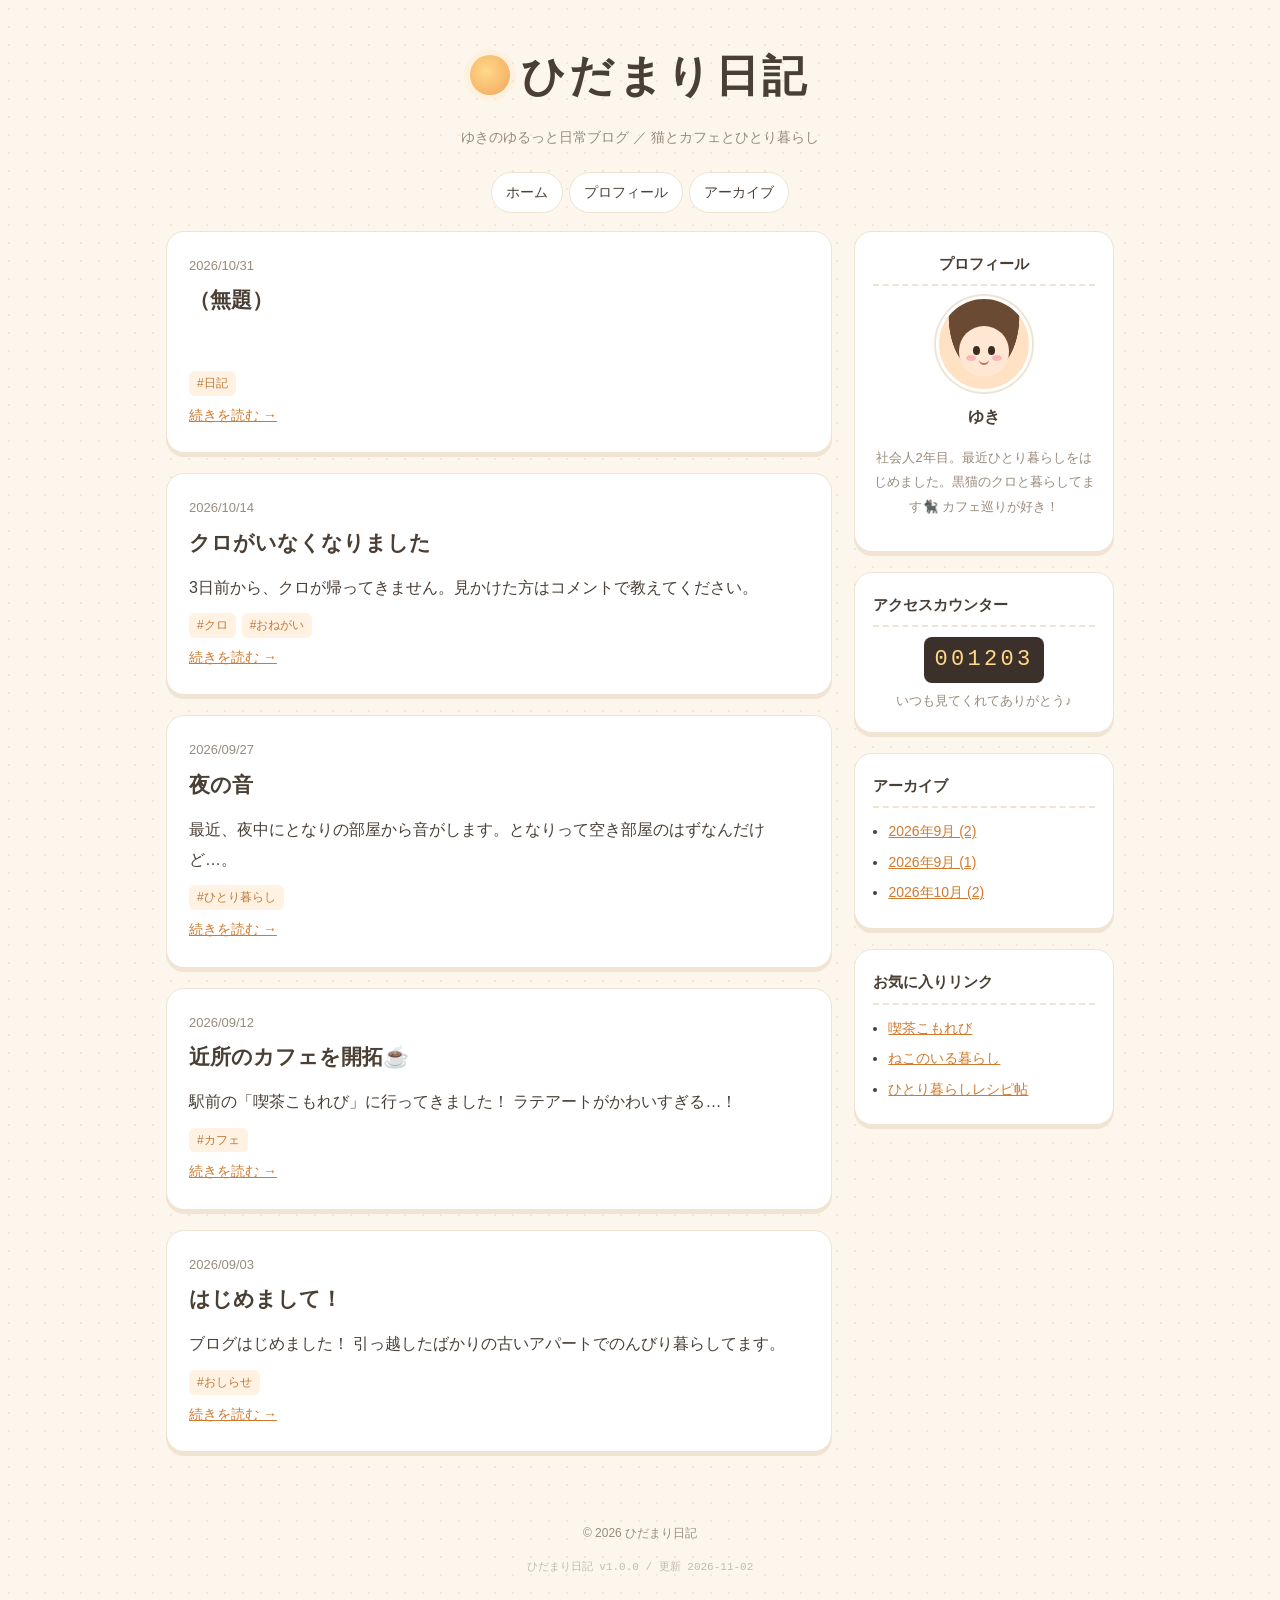
==== index.html @ 3a27cf41 "ホラーゲーム「DarkWebDark」初版 v1.0.0 を追加 平和な個人ブログが徐々に不気味になり、裏サイト（全5層）へ リダイレクトされるネットサーフィン型ホラー。効果音はWebAudioで合成" ====
<!DOCTYPE html>
<html lang="ja">
<head>
<meta charset="UTF-8">
<meta name="viewport" content="width=device-width, initial-scale=1, viewport-fit=cover">
<title>ひだまり日記</title>
<meta name="description" content="ゆきのゆるっと日常ブログ。猫とカフェとひとり暮らし。">
<link rel="stylesheet" href="assets/blog.css">
</head>
<body>
<header class="site-header">
  <h1 class="site-title"><a href="index.html"><span class="sun"></span><span id="siteName">ひだまり日記</span></a></h1>
  <p class="site-desc" id="siteDesc">ゆきのゆるっと日常ブログ ／ 猫とカフェとひとり暮らし</p>
</header>
<nav class="nav">
  <a href="index.html">ホーム</a>
  <a href="#profile">プロフィール</a>
  <a href="#archive">アーカイブ</a>
</nav>

<div class="wrap">
  <main id="posts"></main>

  <aside class="side">
    <div class="card profile" id="profile">
      <h3>プロフィール</h3>
      <div class="avatar" id="avatar"><div class="hair"></div><div class="face"></div><div class="eye l"></div><div class="eye r"></div><div class="cheek l"></div><div class="cheek r"></div><div class="mouth"></div></div>
      <b>ゆき</b>
      <p class="small" id="profText">社会人2年目。最近ひとり暮らしをはじめました。黒猫のクロと暮らしてます🐈‍⬛ カフェ巡りが好き！</p>
    </div>
    <div class="card">
      <h3>アクセスカウンター</h3>
      <div style="text-align:center"><span class="counter" id="counter">001203</span>
      <p class="small" id="counterNote" style="margin:6px 0 0">いつも見てくれてありがとう♪</p></div>
    </div>
    <div class="card" id="archive">
      <h3>アーカイブ</h3>
      <ul id="archiveList">
        <li><a href="blog/1.html">2026年9月 (2)</a></li>
        <li><a href="blog/3.html">2026年9月 (1)</a></li>
        <li><a href="blog/4.html">2026年10月 (2)</a></li>
      </ul>
    </div>
    <div class="card">
      <h3>お気に入りリンク</h3>
      <ul id="links">
        <li><a href="javascript:void(0)" class="dead">喫茶こもれび</a></li>
        <li><a href="javascript:void(0)" class="dead">ねこのいる暮らし</a></li>
        <li><a href="javascript:void(0)" class="dead">ひとり暮らしレシピ帖</a></li>
      </ul>
    </div>
  </aside>
</div>

<footer class="site-footer">
  © 2026 ひだまり日記
  <div data-dwd-ver="ひだまり日記"></div>
</footer>

<script src="assets/dwd.js"></script>
<script src="assets/blog.js"></script>
<script>
(function () {
  'use strict';
  var read = DWD.get('read') || 0;
  var escaped = DWD.get('escaped');
  var cleared = DWD.get('cleared');

  var POSTS = [
    { n: 5, date: '2026/10/31', title: '（無題）', ex: '　', tags: ['日記'] },
    { n: 4, date: '2026/10/14', title: 'クロがいなくなりました', ex: '3日前から、クロが帰ってきません。見かけた方はコメントで教えてください。', tags: ['クロ', 'おねがい'] },
    { n: 3, date: '2026/09/27', title: '夜の音', ex: '最近、夜中にとなりの部屋から音がします。となりって空き部屋のはずなんだけど…。', tags: ['ひとり暮らし'] },
    { n: 2, date: '2026/09/12', title: '近所のカフェを開拓☕', ex: '駅前の「喫茶こもれび」に行ってきました！ ラテアートがかわいすぎる…！', tags: ['カフェ'] },
    { n: 1, date: '2026/09/03', title: 'はじめまして！', ex: 'ブログはじめました！ 引っ越したばかりの古いアパートでのんびり暮らしてます。', tags: ['おしらせ'] }
  ];

  var main = document.getElementById('posts');

  function render(list) {
    main.innerHTML = '';
    list.forEach(function (p) {
      var a = document.createElement('article');
      a.className = 'card';
      a.innerHTML =
        '<div class="post-date"></div><h2 class="post-title"><a></a></h2>' +
        '<p class="post-excerpt"></p><div class="tags"></div><a class="readmore">続きを読む →</a>';
      a.querySelector('.post-date').textContent = p.date;
      var t = a.querySelector('.post-title a');
      t.textContent = p.title;
      t.href = p.href || 'blog/' + p.n + '.html';
      a.querySelector('.readmore').href = t.href;
      a.querySelector('.post-excerpt').textContent = p.ex;
      p.tags.forEach(function (tg) {
        var s = document.createElement('span');
        s.className = 'tag';
        s.textContent = '#' + tg;
        a.querySelector('.tags').appendChild(s);
      });
      main.appendChild(a);
    });
  }

  // お気に入りリンクは開かない（リンク切れ）
  DWD.$$('.dead').forEach(function (a) {
    a.addEventListener('click', function (e) {
      e.preventDefault();
      a.textContent = 'このページは存在しません';
    });
  });

  /* -------- 1周クリア後 -------- */
  if (cleared) {
    document.body.classList.add('blood');
    document.getElementById('avatar').classList.add('creepy');
    document.getElementById('siteName').textContent = 'ひだまり日記';
    document.getElementById('siteDesc').textContent = 'あなたも　ここで　くらしませんか';
    document.getElementById('counter').textContent = '000002';
    document.getElementById('counterNote').textContent = 'ゆき と ' + (DWD.get('name') || 'あなた');
    render(POSTS.map(function (p) {
      return { n: p.n, date: p.date, title: 'みつけた', ex: 'みつけた　みつけた　みつけた', tags: ['203'], href: 'end.html' };
    }));
    var box = document.createElement('div');
    box.className = 'card';
    box.innerHTML = '<p>もう一度、はじめから遊びますか？（セーブデータが消えます）</p><button type="button" id="resetBtn" style="font:inherit;padding:10px 20px;border-radius:10px;border:0;background:#a00;color:#fff;cursor:pointer">さいしょから</button>';
    main.insertBefore(box, main.firstChild);
    document.getElementById('resetBtn').addEventListener('click', function () {
      DWD.reset();
      location.href = 'index.html';
    });
    return;
  }

  /* -------- 脱出後（エンディング演出） -------- */
  if (escaped) {
    render([{ n: 6, date: '2026/11/02', title: 'ただいま！ クロも帰ってきました🐈‍⬛', ex: 'ずっと更新できなくてごめんなさい！ もう大丈夫です。全部、夢だったみたい。', tags: ['おしらせ', 'クロ'], href: '#' }].concat(POSTS.slice(1)));
    document.getElementById('counterNote').textContent = 'おかえりなさい♪';
    var toast = document.createElement('div');
    toast.className = 'toast';
    toast.innerHTML = '🎉 <b>脱出成功！</b> 表の世界に戻ってきました。<br><span class="small">おつかれさまでした。</span>';
    document.body.appendChild(toast);
    setTimeout(function () { DWD.sfx.chime(); }, 300);

    var started = false;
    function finale() {
      if (started) return;
      started = true;
      toast.remove();
      var name = DWD.get('name') || 'あなた';
      var titles = DWD.$$('.post-title a, .post-excerpt, .site-desc, #siteName, .small, .tag, .readmore, .side li a, .side h3');
      var hb = 0;
      // 心音がだんだん早くなる
      DWD.sfx.heartbeat(4, 0.85);
      setTimeout(function () { document.getElementById('avatar').classList.add('creepy'); DWD.sfx.blip(); }, 1400);
      setTimeout(function () { document.body.classList.add('stage-5'); DWD.sfx.whisper(2); }, 2400);
      setTimeout(function () {
        DWD.sfx.heartbeat(6, 0.45);
        var iv = setInterval(function () {
          hb++;
          titles.forEach(function (el) {
            el.textContent = DWD.corrupt(el.getAttribute('data-o') || (el.setAttribute('data-o', el.textContent), el.textContent), Math.min(1, hb * 0.12));
          });
          if (hb % 3 === 0) DWD.sfx.blip();
          if (hb > 9) {
            clearInterval(iv);
            document.body.classList.add('blood');
            document.body.classList.remove('stage-5');
            DWD.$$('.post-title a').forEach(function (el) { el.textContent = 'みつけた'; });
            DWD.$$('.post-excerpt').forEach(function (el) { el.textContent = 'クロは　かえってきた。　ゆきは　もう　いない。　つぎは　' + name + '。'; });
            document.getElementById('siteName').textContent = 'DarkWebDark';
            document.getElementById('counter').textContent = '000203';
            document.getElementById('counterNote').textContent = name + '　の　へや';
            DWD.sfx.stinger();
            document.body.classList.add('dwd-shake');
            setTimeout(function () {
              document.body.classList.remove('dwd-shake');
              DWD.scare({ type: 'face', dur: 1900 }).then(function () {
                return DWD.scare({ type: 'text', text: 'にがさない', dur: 1200 });
              }).then(function () {
                DWD.set('cleared', true);
                DWD.go('end.html', 600);
              });
            }, 1600);
          }
        }, 220);
      }, 4200);
    }
    // どこかを押すか、しばらく待つと始まる
    document.addEventListener('click', function (e) {
      var a = e.target.closest('a');
      if (a) e.preventDefault();
      finale();
    }, true);
    setTimeout(finale, 9000);
    return;
  }

  /* -------- 通常（だんだん不気味に） -------- */
  render(POSTS);
  if (read >= 3) document.body.classList.add('stage-3');
  if (read >= 4) document.body.classList.add('stage-4');
  if (read >= 5) document.body.classList.add('stage-5');

  var counter = document.getElementById('counter');
  if (read >= 2) counter.textContent = '00' + (1203 + read * 37);
  if (read >= 3) {
    counter.textContent = '000203';
    document.getElementById('counterNote').textContent = 'いつも　見てるよ♪';
  }
  if (read >= 4) {
    counter.textContent = '000001';
    document.getElementById('counterNote').textContent = 'あなたが　はじめての　ひと';
    document.getElementById('avatar').classList.add('creepy');
    document.getElementById('profText').innerHTML = '社会人2年目。最近ひとり暮らしをはじめました。<s>黒猫のクロと暮らしてます</s> <span class="redtext">となりの人と　くらしてます</span>';
    var li = document.createElement('li');
    li.innerHTML = '<a href="dwd/index.html" class="faint" style="color:#ece4d8">となりのへや</a>';
    document.getElementById('links').appendChild(li);
  }
  if (read >= 4) {
    // 時々タイトルが一瞬化ける
    setInterval(function () {
      if (Math.random() < 0.5) DWD.glitchText(document.getElementById('siteName'), 300, 0.6);
    }, 6000);
  }
  // 無題の記事は、前の記事を読むまではただの空白
  if (read < 4) {
    var first = main.querySelector('.post-excerpt');
    if (first) first.textContent = '　';
  } else {
    var f2 = main.querySelector('.post-excerpt');
    if (f2) f2.innerHTML = '<span class="redtext">だれか　みてますか</span>';
  }
})();
</script>
</body>
</html>
---- assets/blog.css ----
/* ひだまり日記（表のブログ）のスタイル */
:root {
  --bg: #fdf6ec;
  --paper: #ffffff;
  --ink: #4a3f35;
  --sub: #9a8b7c;
  --accent: #f2a65a;
  --accent2: #8cc0a8;
  --line: #efe3d3;
  --pink: #f6c1c1;
}
* { box-sizing: border-box; }
html { -webkit-text-size-adjust: 100%; }
body {
  margin: 0;
  background: var(--bg);
  background-image: radial-gradient(#f3e6d4 1.2px, transparent 1.2px);
  background-size: 18px 18px;
  color: var(--ink);
  font-family: "Hiragino Maru Gothic ProN", "M PLUS Rounded 1c", "Yu Gothic", "Meiryo", sans-serif;
  line-height: 1.9;
  overflow-x: hidden;
  transition: background-color 2s, color 2s, filter 2s;
}
a { color: #d07a2e; }
img { max-width: 100%; }

.site-header {
  text-align: center;
  padding: 34px 16px 22px;
  position: relative;
}
.site-title {
  margin: 0;
  font-size: clamp(28px, 7vw, 44px);
  letter-spacing: .08em;
  color: var(--ink);
}
.site-title a { color: inherit; text-decoration: none; }
.site-title .sun {
  display: inline-block;
  width: .9em; height: .9em;
  border-radius: 50%;
  background: radial-gradient(circle at 40% 40%, #ffd88a, var(--accent));
  box-shadow: 0 0 0 6px #ffe6c255;
  vertical-align: -0.08em;
  margin-right: .25em;
}
.site-desc { color: var(--sub); font-size: 14px; margin: 6px 0 0; }

.nav {
  display: flex; justify-content: center; gap: 6px; flex-wrap: wrap;
  padding: 0 12px 18px;
}
.nav a {
  text-decoration: none; color: var(--ink); font-size: 14px;
  padding: 6px 14px; border-radius: 999px; background: var(--paper);
  border: 1px solid var(--line);
}

.wrap {
  max-width: 980px; margin: 0 auto; padding: 0 16px 40px;
  display: grid; grid-template-columns: 1fr 260px; gap: 22px;
}
@media (max-width: 760px) {
  .wrap { grid-template-columns: 1fr; }
}

.card {
  background: var(--paper);
  border-radius: 18px;
  padding: 22px 22px;
  border: 1px solid var(--line);
  box-shadow: 0 4px 0 #f1e4d2;
  margin-bottom: 20px;
}
@media (max-width: 480px) { .card { padding: 18px 16px; } }

.post-date { color: var(--sub); font-size: 13px; }
.post-title { margin: 2px 0 10px; font-size: 21px; }
.post-title a { color: var(--ink); text-decoration: none; }
.post-title a:hover { color: #d07a2e; }
.post-excerpt { margin: 0 0 10px; }
.tags { display: flex; gap: 6px; flex-wrap: wrap; }
.tag { font-size: 12px; background: #fff2e2; color: #c07a3a; border-radius: 6px; padding: 1px 8px; }
.readmore { display: inline-block; margin-top: 6px; font-size: 14px; }

.side .card { padding: 18px; }
.side h3 { margin: 0 0 10px; font-size: 15px; border-bottom: 2px dashed var(--line); padding-bottom: 6px; }
.profile { text-align: center; }
.avatar {
  width: 96px; height: 96px; margin: 4px auto 10px; border-radius: 50%;
  background: #ffe1c4; position: relative; overflow: hidden;
  border: 3px solid #fff; box-shadow: 0 0 0 2px var(--line);
}
/* CSSで描いたアバター（女の子） */
.avatar .hair { position: absolute; inset: 0; background: radial-gradient(ellipse at 50% 20%, #6b4a33 55%, transparent 56%); }
.avatar .face { position: absolute; left: 22%; top: 30%; width: 56%; height: 56%; border-radius: 50%; background: #ffe7d4; }
.avatar .eye { position: absolute; top: 52%; width: 7px; height: 9px; border-radius: 50%; background: #3b2b20; transition: all .4s; }
.avatar .eye.l { left: 38%; } .avatar .eye.r { right: 38%; }
.avatar .cheek { position: absolute; top: 62%; width: 10px; height: 6px; border-radius: 50%; background: #f9b7b7; }
.avatar .cheek.l { left: 30%; } .avatar .cheek.r { right: 30%; }
.avatar .mouth { position: absolute; left: 50%; top: 68%; width: 10px; height: 5px; margin-left: -5px; border-bottom: 2px solid #c06b5a; border-radius: 0 0 10px 10px; transition: all .4s; }
.avatar.creepy .eye { background: #000; width: 11px; height: 14px; box-shadow: 0 0 6px #000; }
.avatar.creepy .mouth { height: 14px; width: 8px; margin-left: -4px; border: 0; border-radius: 50%; background: #2a0000; }
.avatar.creepy .cheek { background: #7a1010; }

.counter {
  font-family: "Courier New", monospace; font-size: 22px; letter-spacing: .15em;
  background: #3b302a; color: #ffd88a; border-radius: 8px; display: inline-block; padding: 2px 10px;
}
.side ul { margin: 0; padding-left: 1.1em; font-size: 14px; }
.side li { margin: 4px 0; }

.site-footer { text-align: center; color: var(--sub); font-size: 12px; padding: 10px 16px 30px; }

/* 記事ページ */
.article { max-width: 720px; margin: 0 auto; padding: 0 16px 40px; }
.article .card { padding: 26px 26px; }
@media (max-width: 480px) { .article .card { padding: 20px 16px; } }
.article h2 { margin: 4px 0 18px; font-size: 24px; line-height: 1.5; }
.article p { margin: 0 0 1.2em; }
.photo {
  border-radius: 14px; overflow: hidden; margin: 6px 0 18px; aspect-ratio: 4 / 3;
  position: relative; background: #eee; max-height: 420px; width: 100%;
}
.photo canvas { width: 100%; height: 100%; display: block; }
.photo .cap { position: absolute; bottom: 8px; right: 10px; font-size: 12px; color: #fff; text-shadow: 0 1px 2px #0008; }
.pager { display: flex; justify-content: space-between; gap: 10px; margin-top: 10px; font-size: 14px; flex-wrap: wrap; }
.pager a { text-decoration: none; background: var(--paper); border: 1px solid var(--line); padding: 8px 14px; border-radius: 10px; }

.comments h3 { font-size: 16px; margin: 0 0 12px; }
.comment { border-top: 1px dashed var(--line); padding: 10px 0; font-size: 14px; }
.comment .who { font-weight: bold; }
.comment .when { color: var(--sub); font-size: 12px; margin-left: 6px; }
.comment.odd .who { color: #8a0000; }
.comment form, .comment-form { display: flex; gap: 8px; flex-wrap: wrap; margin-top: 10px; }
.comment-form input, .comment-form textarea {
  flex: 1 1 160px; font: inherit; font-size: 16px; padding: 8px 10px;
  border-radius: 10px; border: 1px solid var(--line); background: #fffdf9; color: var(--ink);
}
.comment-form button {
  font: inherit; font-size: 15px; padding: 8px 16px; border-radius: 10px; border: 0;
  background: var(--accent); color: #fff; cursor: pointer;
}

.faint { color: #fbf3e8; }
.faint::selection { background: #300; color: #f33; }
.small { font-size: 13px; color: var(--sub); }

/* 不気味化ステージ */
body.stage-3 { --bg: #f6efe4; }
body.stage-4 { --bg: #ece4d8; filter: saturate(.75); }
body.stage-5 { --bg: #ddd3c6; filter: saturate(.5) contrast(1.05); }
body.blood {
  --bg: #1a0505; --paper: #250808; --ink: #e8d8d8; --sub: #a05050; --line: #4a1010;
  background-image: none;
}
body.blood .card { box-shadow: 0 4px 0 #400; }
body.blood a { color: #ff4040; }
body.blood .counter { background: #000; color: #f22; }
body.blood .tag { background: #3a0a0a; color: #f55; }
body.blood .nav a, body.blood .pager a { background: var(--paper); color: #f55; }

.hidden { display: none !important; }

.toast {
  position: fixed; left: 50%; bottom: 22px; transform: translateX(-50%);
  background: #fff; border: 2px solid var(--accent); color: var(--ink);
  border-radius: 14px; padding: 12px 18px; z-index: 50; box-shadow: 0 6px 20px #0002;
  font-size: 15px; max-width: calc(100% - 32px); text-align: center;
  animation: toastIn .5s ease;
}
@keyframes toastIn { from { opacity: 0; transform: translate(-50%, 20px); } }

.redtext { color: #b00000; }
.shiver { display: inline-block; animation: shiver .15s linear infinite; }
@keyframes shiver { 0% { transform: translate(0) } 50% { transform: translate(1px, -1px) } 100% { transform: translate(-1px, 1px) } }
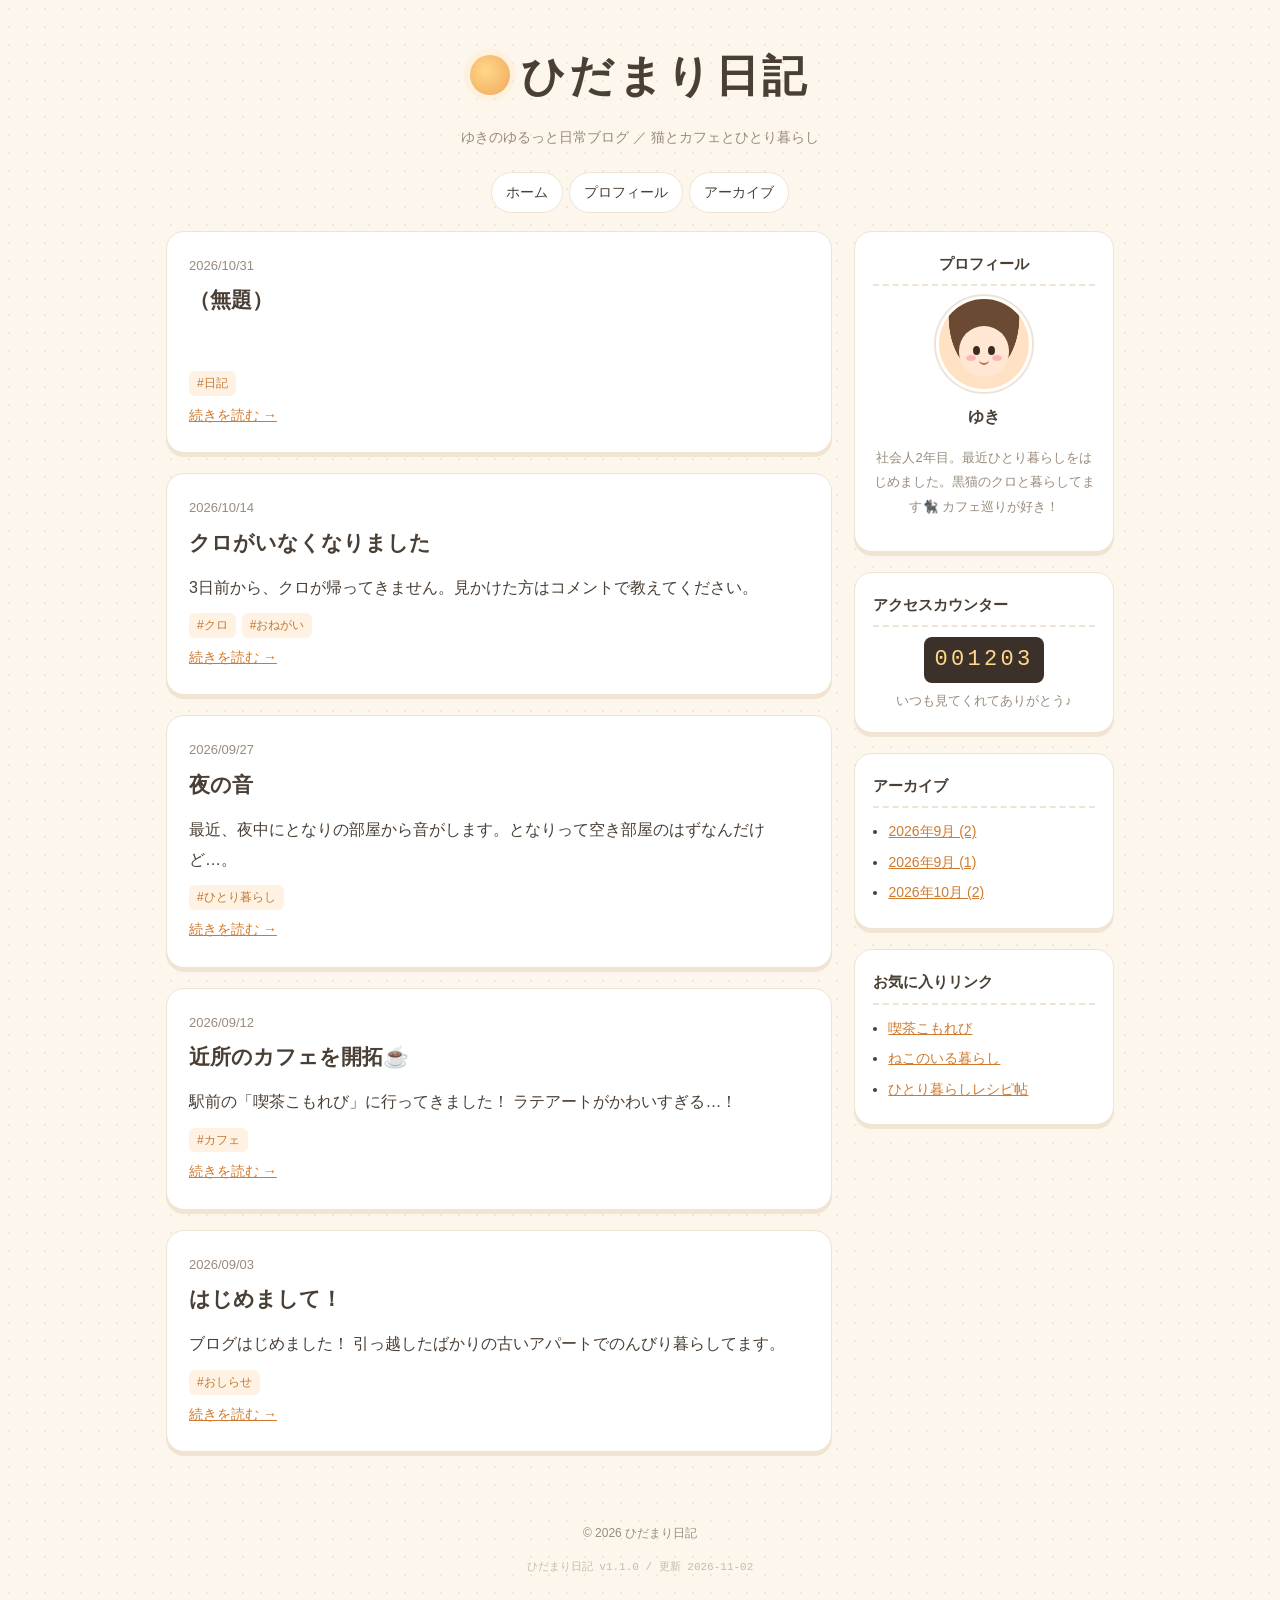
==== commit 1c60ae54: "RTAモードとオンラインランキングを追加（v1.1.0） 1回クリアするとブログにRTAモードが解放される。全ページにタイマーを 表示し、最深部の脱出でタイム確定。ランキングはArtifactの共有D" ====
--- a/index.html
+++ b/index.html
@@ -76,6 +76,139 @@
 
   var main = document.getElementById('posts');
 
+  /* -------- RTAモード＋オンラインランキング（1回クリアで解放） -------- */
+  function rtaCard() {
+    var box = document.createElement('section');
+    box.className = 'card rta-card';
+    box.id = 'rank';
+    var best = DWD.get('rtaBest');
+    var pending = DWD.get('rtaPending');
+    box.innerHTML =
+      '<h3 class="rta-h">RTAモード</h3>' +
+      '<p class="small" style="margin:0 0 10px">ブログ1記事目から脱出まで、どれだけ速くクリアできるか。タイマーは「RTA開始」を押した瞬間から、最深部の「そとへ」を押すまで計測されます。</p>' +
+      '<div class="rta-row"><button type="button" class="rta-btn" id="rtaStart">RTA開始</button>' +
+      '<span class="small">自己ベスト <b class="rta-num" id="rtaBest">' + (best ? DWD.fmt(best) : '--:--.--') + '</b></span></div>' +
+      '<form id="rtaForm" class="rta-form" hidden>' +
+      '<p style="margin:0 0 6px">登録できるタイム：<b class="rta-num" id="rtaPend"></b></p>' +
+      '<div class="comment-form" style="margin:0"><input id="rtaName" maxlength="12" placeholder="ランキングに出す名前" autocomplete="nickname"><button id="rtaSend">登録</button></div>' +
+      '</form>' +
+      '<p class="small" id="rtaMsg" style="margin:8px 0 0;min-height:1.4em"></p>' +
+      '<h3 class="rta-h" style="margin-top:14px">オンラインランキング</h3>' +
+      '<ol class="rta-list" id="rtaList"><li class="small">読み込み中…</li></ol>';
+    main.insertBefore(box, main.firstChild);
+
+    document.getElementById('rtaStart').addEventListener('click', function () {
+      DWD.rtaStart();
+      location.href = 'index.html';
+    });
+    if (pending) {
+      document.getElementById('rtaForm').hidden = false;
+      document.getElementById('rtaPend').textContent = DWD.fmt(pending);
+      document.getElementById('rtaName').value = (DWD.get('name') || '').slice(0, 12);
+    }
+    if (location.hash === '#rank') setTimeout(function () { box.scrollIntoView({ block: 'start' }); }, 50);
+    initRanking();
+  }
+
+  function initRanking() {
+    var list = document.getElementById('rtaList');
+    var msg = document.getElementById('rtaMsg');
+    var form = document.getElementById('rtaForm');
+    function offline(text) {
+      list.innerHTML = '';
+      var li = document.createElement('li');
+      li.className = 'small';
+      li.textContent = text;
+      list.appendChild(li);
+      if (!form.hidden) {
+        document.getElementById('rtaSend').disabled = true;
+      }
+    }
+    // claude.ai の公開ページ上でだけ使える共有データベースを使う
+    var tries = 0;
+    (function waitClaude() {
+      if (window.claude && typeof window.claude.use === 'function') return connect();
+      if (++tries > 30) return offline('オンラインランキングは、claude.ai の公開ページで開いたときだけ使えます。');
+      setTimeout(waitClaude, 100);
+    })();
+
+    function connect() {
+      Promise.all([window.claude.use('db'), window.claude.use('user')]).then(function (r) {
+        var db = r[0], user = r[1];
+        if (!db) return offline('ランキングを読み込めませんでした（claude.ai にサインインすると表示されます）。');
+        return (user ? user.id() : Promise.resolve(null)).then(function (uid) {
+          var loading = setTimeout(function () {
+            if (list.querySelector('li.small')) offline('ランキングにまだ接続できません。しばらくしてから開き直してください。');
+          }, 10000);
+          db.collection('rta').orderBy('ms').limit(50).onSnapshot(function (snap) {
+            if (!snap.metadata.fromCache) clearTimeout(loading);
+            list.innerHTML = '';
+            var rank = 0;
+            snap.docs.forEach(function (d) {
+              var v = d.data() || {};
+              if (typeof v.ms !== 'number' || typeof v.name !== 'string') return;
+              rank++;
+              var li = document.createElement('li');
+              if (uid && d.id === uid) li.className = 'me';
+              var n = document.createElement('span');
+              n.className = 'rta-rank';
+              n.textContent = rank + '位';
+              var nm = document.createElement('span');
+              nm.className = 'rta-who';
+              nm.textContent = v.name.slice(0, 12) + (uid && d.id === uid ? '（あなた）' : '');
+              var t = document.createElement('b');
+              t.className = 'rta-num';
+              t.textContent = DWD.fmt(v.ms);
+              li.appendChild(n); li.appendChild(nm); li.appendChild(t);
+              list.appendChild(li);
+            });
+            if (!rank) offline('まだ記録がありません。最初の記録を残そう。');
+          }, function () {
+            clearTimeout(loading);
+            offline('ランキングを読み込めませんでした。');
+          });
+
+          if (!uid) {
+            document.getElementById('rtaSend').disabled = true;
+            if (!form.hidden) msg.textContent = 'ランキングに登録するには claude.ai へのサインインが必要です。';
+            return;
+          }
+          var sending = false;
+          form.addEventListener('submit', function (e) {
+            e.preventDefault();
+            if (sending) return;
+            var ms = DWD.get('rtaPending');
+            var name = document.getElementById('rtaName').value.trim().slice(0, 12);
+            if (!name) { msg.textContent = '名前を入れてください。'; return; }
+            if (typeof ms !== 'number' || ms < 30000 || ms > 3 * 3600000) { msg.textContent = 'このタイムは登録できません。'; return; }
+            sending = true;
+            msg.textContent = '登録中…';
+            var ref = db.doc('rta/' + uid);
+            ref.get().then(function (cur) {
+              var old = cur.exists ? cur.data() : null;
+              if (old && typeof old.ms === 'number' && old.ms <= ms) {
+                msg.textContent = '登録済みのタイム（' + DWD.fmt(old.ms) + '）の方が速いので、そのままにしました。';
+                return;
+              }
+              return ref.set({ name: name, ms: ms, at: new Date().toISOString(), ver: DWD.VERSION }).then(function () {
+                msg.textContent = '登録しました！';
+              });
+            }).then(function () {
+              DWD.set('rtaPending', null);
+              form.hidden = true;
+            }).catch(function (err) {
+              msg.textContent = err && err.code === 'invalid_argument'
+                ? 'この共有設定では登録できません（閲覧のみの権限です）。'
+                : '登録できませんでした。時間をおいてもう一度試してください。';
+            }).then(function () { sending = false; });
+          });
+        });
+      }).catch(function () {
+        offline('ランキングを読み込めませんでした。');
+      });
+    }
+  }
+
   function render(list) {
     main.innerHTML = '';
     list.forEach(function (p) {
@@ -127,6 +260,7 @@
       DWD.reset();
       location.href = 'index.html';
     });
+    rtaCard();
     return;
   }
 
@@ -196,6 +330,7 @@
 
   /* -------- 通常（だんだん不気味に） -------- */
   render(POSTS);
+  if (DWD.get('rtaUnlocked') && !DWD.rtaRunning()) rtaCard();
   if (read >= 3) document.body.classList.add('stage-3');
   if (read >= 4) document.body.classList.add('stage-4');
   if (read >= 5) document.body.classList.add('stage-5');
--- a/assets/blog.css
+++ b/assets/blog.css
@@ -164,6 +164,27 @@
 
 .hidden { display: none !important; }
 
+/* RTAモード・ランキング */
+.rta-card { border-color: #c9a040; }
+.rta-h { margin: 0 0 8px; font-size: 16px; letter-spacing: .08em; }
+.rta-row { display: flex; align-items: center; gap: 14px; flex-wrap: wrap; }
+.rta-btn {
+  font: inherit; font-size: 16px; font-weight: bold; padding: 10px 22px; border-radius: 10px; border: 0;
+  background: #2b2116; color: #ffd36a; cursor: pointer; letter-spacing: .1em;
+}
+.rta-btn:focus-visible, .rta-form button:focus-visible { outline: 3px solid #c9a040; outline-offset: 2px; }
+.rta-num { font-family: "Courier New", monospace; font-variant-numeric: tabular-nums; }
+.rta-form { margin-top: 12px; }
+.rta-form button[disabled] { opacity: .5; cursor: default; }
+.rta-list { margin: 0; padding: 0; list-style: none; font-size: 14px; }
+.rta-list li { display: flex; align-items: baseline; gap: 10px; padding: 5px 0; border-top: 1px dashed var(--line); }
+.rta-list li:first-child { border-top: 0; }
+.rta-list .rta-rank { width: 3.2em; color: var(--sub); flex: none; }
+.rta-list .rta-who { flex: 1; min-width: 0; overflow-wrap: anywhere; }
+.rta-list li.me { font-weight: bold; color: #b07a10; }
+body.blood .rta-card { border-color: #7a5a10; }
+body.blood .rta-list li.me { color: #ffd36a; }
+
 .toast {
   position: fixed; left: 50%; bottom: 22px; transform: translateX(-50%);
   background: #fff; border: 2px solid var(--accent); color: var(--ink);
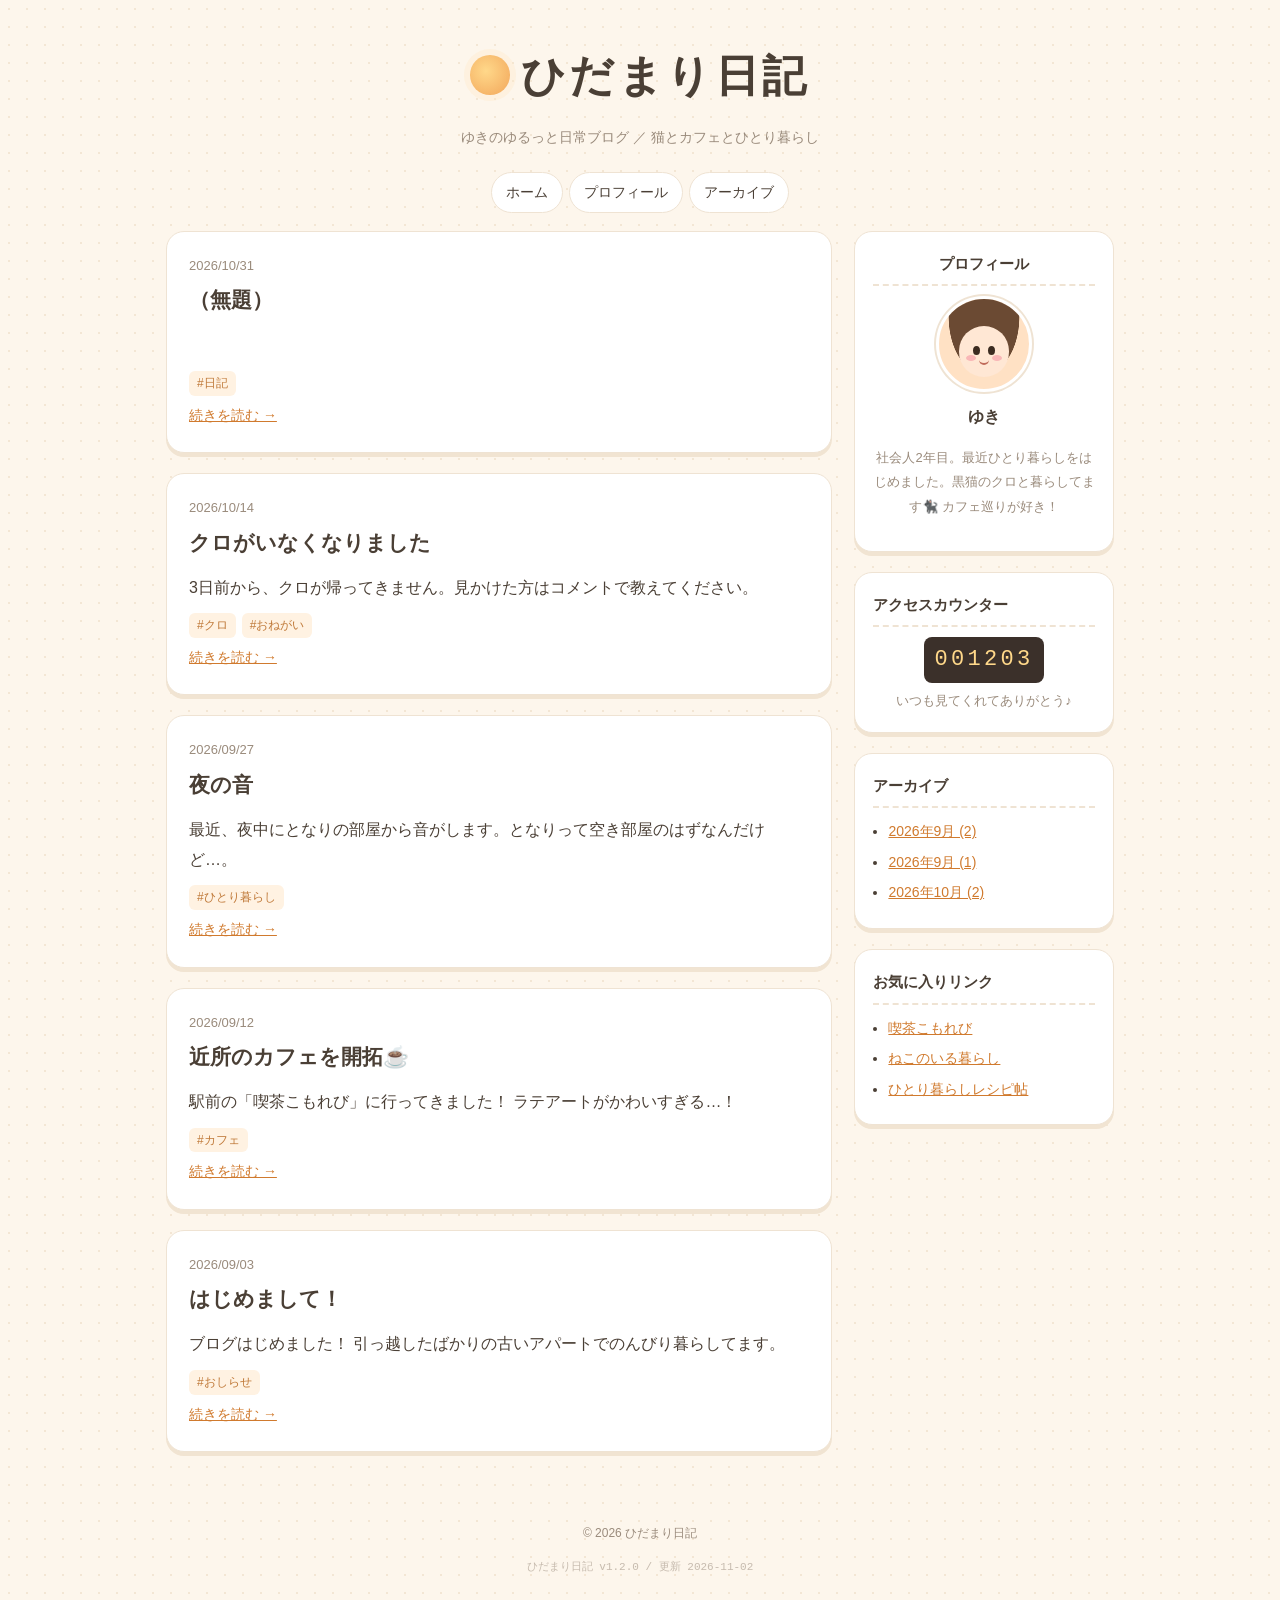
==== commit d0b28a5d: "RTAランキングをSupabase対応にして組織外からも登録可能に（v1.2.0） GitHub Pages など通常のサイトではSupabaseのdwd_rta_scoresに保存し、 claude" ====
--- a/index.html
+++ b/index.html
@@ -110,105 +110,186 @@
     initRanking();
   }
 
+  // ランキングの保存先
+  //  - GitHub Pages などふつうのWebサイト → Supabase（組織外の人も登録できる）
+  //  - claude.ai の公開ページ（外部への通信が禁止）→ claude の共有データベース
+  var SB_URL = 'https://kifnzvktwbomxthzvvgy.supabase.co';
+  // anonキー：公開サイトに載せる前提の読み取り用キー（書き込みは関数経由のみ）
+  var SB_KEY = 'eyJhbGciOiJIUzI1NiIsInR5cCI6IkpXVCJ9.eyJpc3MiOiJzdXBhYmFzZSIsInJlZiI6ImtpZm56dmt0d2JvbXh0aHp2dmd5Iiwicm9sZSI6ImFub24iLCJpYXQiOjE3Nzc4MzgxMzgsImV4cCI6MjA5MzQxNDEzOH0.M7nXP-u--6J_6rRpgz1cJj21_7KX6MtfTmZy77Xf_IE';
+  function rankBackend() {
+    var h = location.hostname;
+    if (location.protocol === 'file:') return 'none';
+    if (/(^|\.)github\.io$/.test(h) || h === 'localhost' || h === '127.0.0.1') return 'supabase';
+    return 'claude';
+  }
+
   function initRanking() {
     var list = document.getElementById('rtaList');
     var msg = document.getElementById('rtaMsg');
     var form = document.getElementById('rtaForm');
-    function offline(text) {
+    var sendBtn = document.getElementById('rtaSend');
+
+    function note(text) {
       list.innerHTML = '';
       var li = document.createElement('li');
       li.className = 'small';
       li.textContent = text;
       list.appendChild(li);
-      if (!form.hidden) {
-        document.getElementById('rtaSend').disabled = true;
+    }
+    // rows: [{name, ms, mine}]（速い順）
+    function showRows(rows) {
+      list.innerHTML = '';
+      var rank = 0;
+      rows.forEach(function (v) {
+        if (typeof v.ms !== 'number' || typeof v.name !== 'string') return;
+        rank++;
+        var li = document.createElement('li');
+        if (v.mine) li.className = 'me';
+        var n = document.createElement('span');
+        n.className = 'rta-rank';
+        n.textContent = rank + '位';
+        var nm = document.createElement('span');
+        nm.className = 'rta-who';
+        nm.textContent = v.name.slice(0, 12) + (v.mine ? '（あなた）' : '');
+        var t = document.createElement('b');
+        t.className = 'rta-num';
+        t.textContent = DWD.fmt(v.ms);
+        li.appendChild(n); li.appendChild(nm); li.appendChild(t);
+        list.appendChild(li);
+      });
+      if (!rank) note('まだ記録がありません。最初の記録を残そう。');
+    }
+    function disableSend(text) {
+      sendBtn.disabled = true;
+      if (!form.hidden && text) msg.textContent = text;
+    }
+    // 送信フォームの共通処理。submitFn(name, ms) は「登録後のベスト(ms)」を返す Promise
+    function bindSubmit(submitFn) {
+      var sending = false;
+      form.addEventListener('submit', function (e) {
+        e.preventDefault();
+        if (sending) return;
+        var ms = DWD.get('rtaPending');
+        var name = document.getElementById('rtaName').value.trim().slice(0, 12);
+        if (!name) { msg.textContent = '名前を入れてください。'; return; }
+        if (typeof ms !== 'number' || ms < 30000 || ms > 3 * 3600000) { msg.textContent = 'このタイムは登録できません。'; return; }
+        sending = true;
+        sendBtn.disabled = true;
+        msg.textContent = '登録中…';
+        submitFn(name, Math.round(ms)).then(function (best) {
+          msg.textContent = typeof best === 'number' && best < ms
+            ? '登録済みのタイム（' + DWD.fmt(best) + '）の方が速いので、タイムはそのままにしました。'
+            : '登録しました！';
+          DWD.set('name', name);
+          DWD.set('rtaPending', null);
+          form.hidden = true;
+        }).catch(function (err) {
+          msg.textContent = (err && err.userMessage) || '登録できませんでした。時間をおいてもう一度試してください。';
+          sendBtn.disabled = false;
+        }).then(function () { sending = false; });
+      });
+    }
+
+    var backend = rankBackend();
+    if (backend === 'supabase') return supabaseRanking();
+    if (backend === 'claude') return claudeRanking();
+    note('オンラインランキングは、公開サイトで開いたときに使えます。');
+    disableSend();
+
+    /* ---- Supabase ---- */
+    function supabaseRanking() {
+      // ブラウザごとの匿名ID（1人1件の記録に使う）
+      var pid = DWD.get('pid');
+      if (typeof pid !== 'string' || pid.length < 16) {
+        var a = new Uint8Array(16);
+        (window.crypto || window.msCrypto).getRandomValues(a);
+        pid = Array.prototype.map.call(a, function (b) { return ('0' + b.toString(16)).slice(-2); }).join('');
+        DWD.set('pid', pid);
       }
-    }
-    // claude.ai の公開ページ上でだけ使える共有データベースを使う
-    var tries = 0;
-    (function waitClaude() {
-      if (window.claude && typeof window.claude.use === 'function') return connect();
-      if (++tries > 30) return offline('オンラインランキングは、claude.ai の公開ページで開いたときだけ使えます。');
-      setTimeout(waitClaude, 100);
-    })();
-
-    function connect() {
-      Promise.all([window.claude.use('db'), window.claude.use('user')]).then(function (r) {
-        var db = r[0], user = r[1];
-        if (!db) return offline('ランキングを読み込めませんでした（claude.ai にサインインすると表示されます）。');
-        return (user ? user.id() : Promise.resolve(null)).then(function (uid) {
-          var loading = setTimeout(function () {
-            if (list.querySelector('li.small')) offline('ランキングにまだ接続できません。しばらくしてから開き直してください。');
-          }, 10000);
-          db.collection('rta').orderBy('ms').limit(50).onSnapshot(function (snap) {
-            if (!snap.metadata.fromCache) clearTimeout(loading);
-            list.innerHTML = '';
-            var rank = 0;
-            snap.docs.forEach(function (d) {
-              var v = d.data() || {};
-              if (typeof v.ms !== 'number' || typeof v.name !== 'string') return;
-              rank++;
-              var li = document.createElement('li');
-              if (uid && d.id === uid) li.className = 'me';
-              var n = document.createElement('span');
-              n.className = 'rta-rank';
-              n.textContent = rank + '位';
-              var nm = document.createElement('span');
-              nm.className = 'rta-who';
-              nm.textContent = v.name.slice(0, 12) + (uid && d.id === uid ? '（あなた）' : '');
-              var t = document.createElement('b');
-              t.className = 'rta-num';
-              t.textContent = DWD.fmt(v.ms);
-              li.appendChild(n); li.appendChild(nm); li.appendChild(t);
-              list.appendChild(li);
+      function api(path, opt) {
+        opt = opt || {};
+        var ctrl = window.AbortController ? new AbortController() : null;
+        var timer = setTimeout(function () { if (ctrl) ctrl.abort(); }, 10000);
+        return fetch(SB_URL + path, {
+          method: opt.method || 'GET',
+          headers: { apikey: SB_KEY, Authorization: 'Bearer ' + SB_KEY, 'Content-Type': 'application/json' },
+          body: opt.body ? JSON.stringify(opt.body) : undefined,
+          signal: ctrl ? ctrl.signal : undefined
+        }).then(function (r) {
+          clearTimeout(timer);
+          if (!r.ok) { var e = new Error('http ' + r.status); e.status = r.status; throw e; }
+          return r.json();
+        }, function (e) { clearTimeout(timer); throw e; });
+      }
+      function load() {
+        return api('/rest/v1/dwd_rta_scores?select=player_id,name,ms&order=ms.asc,updated_at.asc&limit=50').then(function (rows) {
+          showRows((Array.isArray(rows) ? rows : []).map(function (r) {
+            return { name: r.name, ms: r.ms, mine: r.player_id === pid };
+          }));
+        }).catch(function (e) {
+          note(e && e.status === 404 ? 'ランキングは準備中です。' : 'ランキングを読み込めませんでした。通信状況を確認してください。');
+        });
+      }
+      load();
+      setInterval(load, 60000);
+      bindSubmit(function (name, ms) {
+        return api('/rest/v1/rpc/dwd_submit_rta', {
+          method: 'POST',
+          body: { p_player: pid, p_name: name, p_ms: ms, p_ver: DWD.VERSION }
+        }).then(function (best) {
+          load();
+          return best;
+        });
+      });
+    }
+
+    /* ---- claude.ai の共有データベース ---- */
+    function claudeRanking() {
+      var tries = 0;
+      (function waitClaude() {
+        if (window.claude && typeof window.claude.use === 'function') return connect();
+        if (++tries > 30) { note('ランキングを読み込めませんでした。'); return disableSend(); }
+        setTimeout(waitClaude, 100);
+      })();
+      function connect() {
+        Promise.all([window.claude.use('db'), window.claude.use('user')]).then(function (r) {
+          var db = r[0], user = r[1];
+          if (!db) { note('ランキングを読み込めませんでした（claude.ai にサインインすると表示されます）。'); return disableSend(); }
+          return (user ? user.id() : Promise.resolve(null)).then(function (uid) {
+            var loading = setTimeout(function () {
+              if (list.querySelector('li.small')) note('ランキングにまだ接続できません。しばらくしてから開き直してください。');
+            }, 10000);
+            db.collection('rta').orderBy('ms').limit(50).onSnapshot(function (snap) {
+              if (!snap.metadata.fromCache) clearTimeout(loading);
+              showRows(snap.docs.map(function (d) {
+                var v = d.data() || {};
+                return { name: v.name, ms: v.ms, mine: !!uid && d.id === uid };
+              }));
+            }, function () {
+              clearTimeout(loading);
+              note('ランキングを読み込めませんでした。');
             });
-            if (!rank) offline('まだ記録がありません。最初の記録を残そう。');
-          }, function () {
-            clearTimeout(loading);
-            offline('ランキングを読み込めませんでした。');
+            if (!uid) return disableSend('ランキングに登録するには claude.ai へのサインインが必要です。');
+            bindSubmit(function (name, ms) {
+              var ref = db.doc('rta/' + uid);
+              return ref.get().then(function (cur) {
+                var old = cur.exists ? cur.data() : null;
+                if (old && typeof old.ms === 'number' && old.ms <= ms) return old.ms;
+                return ref.set({ name: name, ms: ms, at: new Date().toISOString(), ver: DWD.VERSION }).then(function () { return ms; });
+              }).catch(function (err) {
+                var e = new Error('db');
+                if (err && err.code === 'invalid_argument') e.userMessage = 'この共有設定では登録できません（閲覧のみの権限です）。';
+                throw e;
+              });
+            });
           });
-
-          if (!uid) {
-            document.getElementById('rtaSend').disabled = true;
-            if (!form.hidden) msg.textContent = 'ランキングに登録するには claude.ai へのサインインが必要です。';
-            return;
-          }
-          var sending = false;
-          form.addEventListener('submit', function (e) {
-            e.preventDefault();
-            if (sending) return;
-            var ms = DWD.get('rtaPending');
-            var name = document.getElementById('rtaName').value.trim().slice(0, 12);
-            if (!name) { msg.textContent = '名前を入れてください。'; return; }
-            if (typeof ms !== 'number' || ms < 30000 || ms > 3 * 3600000) { msg.textContent = 'このタイムは登録できません。'; return; }
-            sending = true;
-            msg.textContent = '登録中…';
-            var ref = db.doc('rta/' + uid);
-            ref.get().then(function (cur) {
-              var old = cur.exists ? cur.data() : null;
-              if (old && typeof old.ms === 'number' && old.ms <= ms) {
-                msg.textContent = '登録済みのタイム（' + DWD.fmt(old.ms) + '）の方が速いので、そのままにしました。';
-                return;
-              }
-              return ref.set({ name: name, ms: ms, at: new Date().toISOString(), ver: DWD.VERSION }).then(function () {
-                msg.textContent = '登録しました！';
-              });
-            }).then(function () {
-              DWD.set('rtaPending', null);
-              form.hidden = true;
-            }).catch(function (err) {
-              msg.textContent = err && err.code === 'invalid_argument'
-                ? 'この共有設定では登録できません（閲覧のみの権限です）。'
-                : '登録できませんでした。時間をおいてもう一度試してください。';
-            }).then(function () { sending = false; });
-          });
+        }).catch(function () {
+          note('ランキングを読み込めませんでした。');
+          disableSend();
         });
-      }).catch(function () {
-        offline('ランキングを読み込めませんでした。');
-      });
-    }
-  }
-
+      }
+    }
+  }
   function render(list) {
     main.innerHTML = '';
     list.forEach(function (p) {
